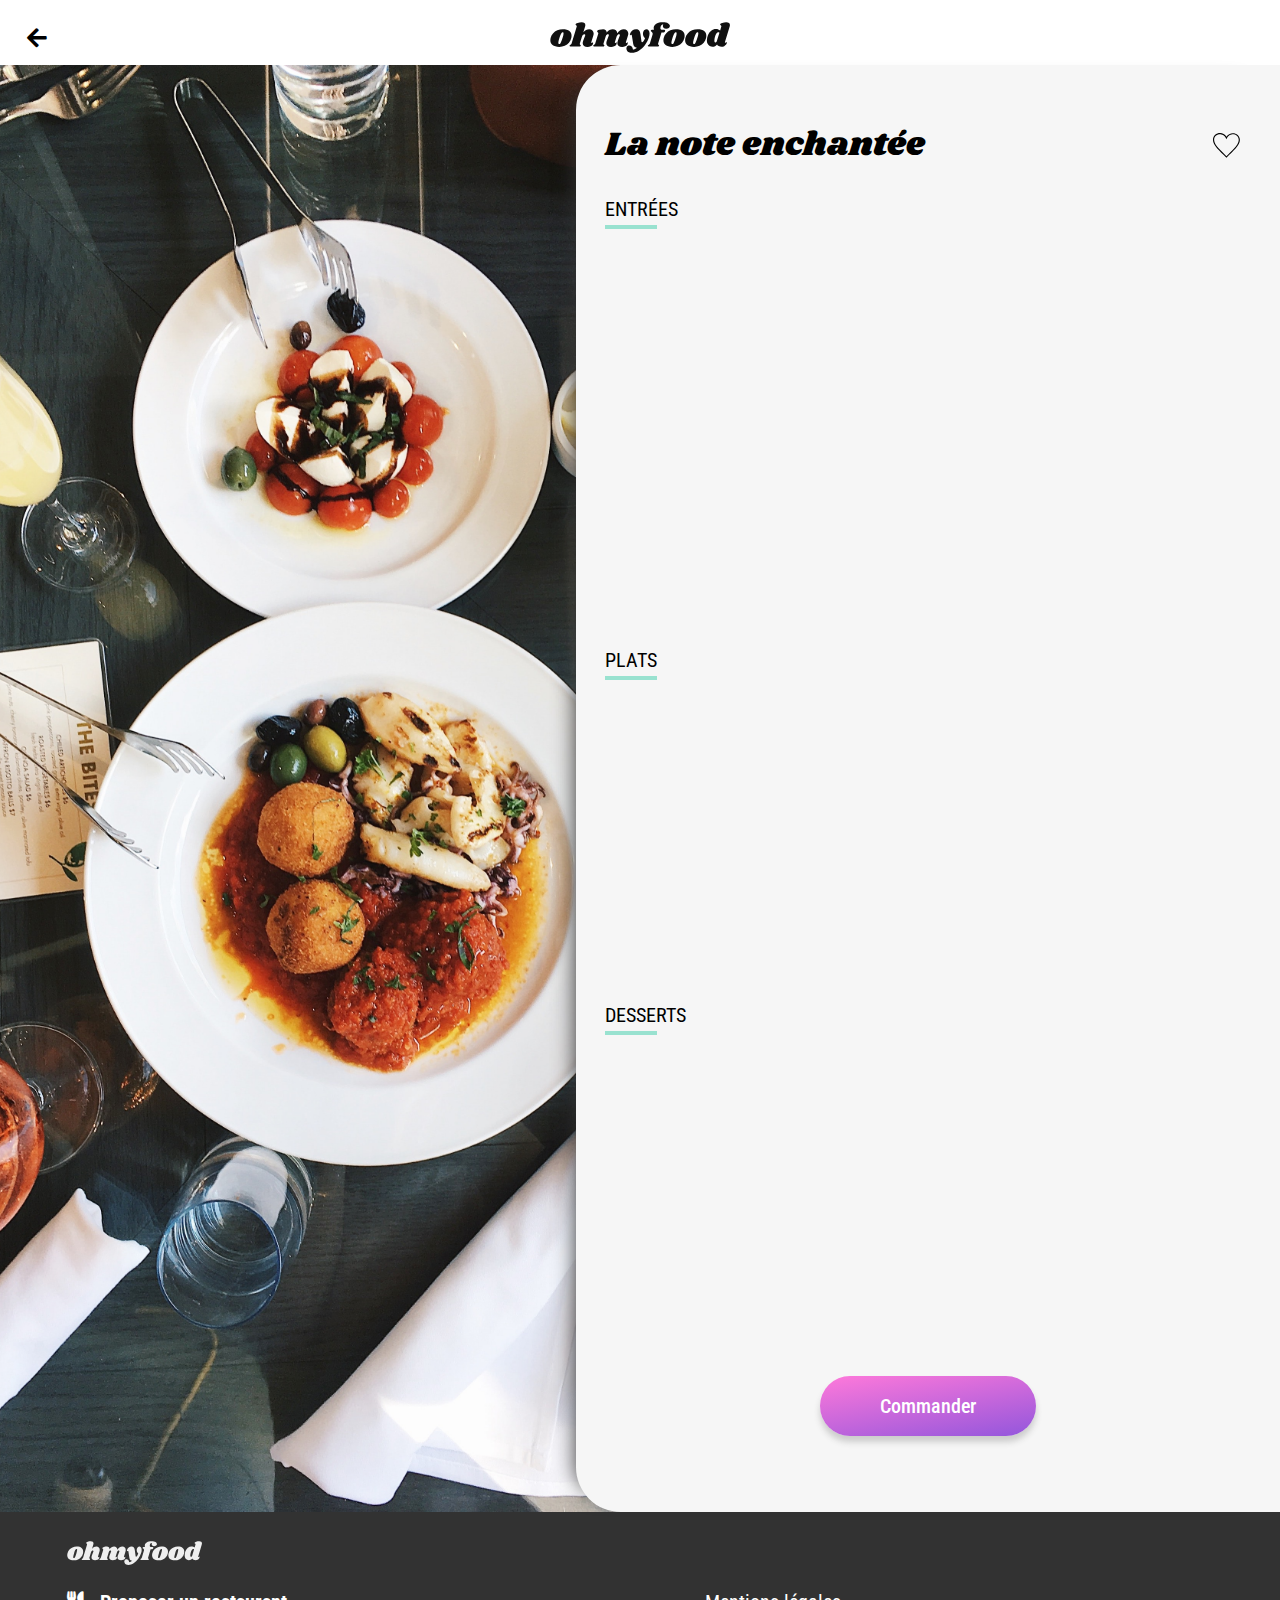
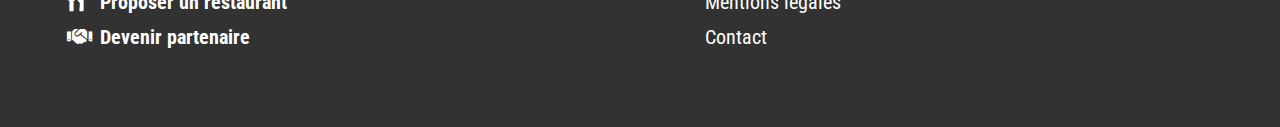
==== La_note_enchantée.html @ 4d14486b "Menu: add other restaurant" ====
<!doctype html>
<html lang="fr">

<head>
    <meta charset="utf-8">
    <meta name="viewport" content="width=device-width, initial-scale=1">
    <title>Ohmyfood!</title>
    <link rel="stylesheet" href="https://cdnjs.cloudflare.com/ajax/libs/font-awesome/5.15.4/css/all.min.css"
        integrity="sha512-1ycn6IcaQQ40/MKBW2W4Rhis/DbILU74C1vSrLJxCq57o941Ym01SwNsOMqvEBFlcgUa6xLiPY/NS5R+E6ztJQ=="
        crossorigin="anonymous" />
    <link rel="preconnect" href="https://fonts.googleapis.com">
    <link rel="preconnect" href="https://fonts.gstatic.com" crossorigin>
    <link href="https://fonts.googleapis.com/css2?family=Roboto:wght@100;300;400;500;700;900&family=Shrikhand&display=swap"
        rel="stylesheet">
    <link rel="stylesheet" href="/style.css">
</head>

<body>
    <header>
        <div class="nav">
            <a href="/index.html"><i class="fas fa-arrow-left"></i></a>
            <img class="nav_logo" src="/images/logo/ohmyfood@2x.svg" alt="logo Ohmyfood">
        </div>
    </header>
    <main class="menu">
        <img class="menu_image" src="/images/restaurants/stil-u2Lp8tXIcjw-unsplash.jpg" alt="">
        <div  class="menu_info"> 
            <div class="menu_title">
                <h1>La note enchantée</h1>
                <svg class="heart" xmlns="http://www.w3.org/2000/svg" viewBox="0 0 24 22">
                    <linearGradient id="grad" x1="25%" y1="0%" x2="0%" y2="100%">
                        <stop class="purple" offset="0%" />
                        <stop class="pink" offset="100%" />
                    </linearGradient>
                    <path d="M12 20.593C9.62863 18.26 7.3034 16.0655 5.40613 14C2.79899 11.1617 1 8.56697 1 6.191C1 2.4 4.068 1 6.281 1C7.593 1 10.432 1.501 12 5.457C13.59 1.489 16.464 1.01 17.726 1.01C20.266 1.01 23 2.631 23 6.191C23 8.57718 21.2337 11.1308 18.5902 14C16.7258 16.0234 14.4252 18.2038 12 20.593ZM17.726 0.00999999C15.523 0.00999999 13.28 1.052 12 3.248C10.715 1.042 8.478 0 6.281 0C3.098 0 0 2.187 0 6.191C0 10.852 5.571 15.62 12 22C18.43 15.62 24 10.852 24 6.191C24 2.18 20.905 0.00999999 17.726 0.00999999Z"></path>
                </svg>
            </div>
            <div class="menu_part">
                <h2>ENTRÉES</h2>
                <hr>
                <div class="menu_div">
                    <div class="menu_div_text">
                        <h3>Ravioles de foie gras </h3>
                        <p>Accompagnés de leur crème à la truffe</p>
                    </div>
                    <div class="menu_div_price">
                        25€
                    </div>
                    <div class="menu_div_select">
                        <i class="fas fa-check-circle"></i>
                    </div>
                </div>
                <div class="menu_div">
                    <div class="menu_div_text">
                        <h3>Caviar osciètre </h3>
                        <p>Sur blini à la farine de blé noir</p>
                    </div>
                    <div class="menu_div_price">
                        35€
                    </div>
                    <div class="menu_div_select">
                        <i class="fas fa-check-circle"></i>
                    </div>
                </div>
                <div class="menu_div">
                    <div class="menu_div_text">
                        <h3>Homard et espuma de potiron</h3>
                        <p>Mariné aux zestes d'orange</p>
                    </div>
                    <div class="menu_div_price">
                        20€
                    </div>
                    <div class="menu_div_select">
                        <i class="fas fa-check-circle"></i>
                    </div>
                </div>
                <div class="menu_div">
                    <div class="menu_div_text">
                        <h3>Foie gras de canard cuit entier</h3>
                        <p>Confiture de figue et pain toasté</p>
                    </div>
                    <div class="menu_div_price">
                        35€
                    </div>
                    <div class="menu_div_select">
                        <i class="fas fa-check-circle"></i>
                    </div>
                </div>
            </div>
            <div class="menu_part">
                <h2>PLATS</h2>
                <hr>
                <div class="menu_div">
                    <div class="menu_div_text">
                        <h3>Noix de coquilles Saint-Jacques</h3>
                        <p>Sur lit de purée de céleri-rave</p>
                    </div>
                    <div class="menu_div_price">
                        40€
                    </div>
                    <div class="menu_div_select">
                        <i class="fas fa-check-circle"></i>
                    </div>
                </div>
                <div class="menu_div">
                    <div class="menu_div_text">
                        <h3>Langoustine poêlée</h3>
                        <p>Purée de patate douce</p>
                    </div>
                    <div class="menu_div_price">
                        35€
                    </div>
                    <div class="menu_div_select">
                        <i class="fas fa-check-circle"></i>
                    </div>
                </div>
                <div class="menu_div">
                    <div class="menu_div_text">
                        <h3>Mijoté de queue de boeuf </h3>
                        <p>Et riz sauvage aux zestes de citron</p>
                    </div>
                    <div class="menu_div_price">
                        44€
                    </div>
                    <div class="menu_div_select">
                        <i class="fas fa-check-circle"></i>
                    </div>
                </div>
            </div>
            <div class="menu_part">
                <h2>DESSERTS</h2>
                <hr>
                <div class="menu_div">
                    <div class="menu_div_text">
                        <h3>Macaron noisette et chocolat</h3>
                        <p>Glace au caramel brun et sel de Guérande</p>
                    </div>
                    <div class="menu_div_price">
                        18€
                    </div>
                    <div class="menu_div_select">
                        <i class="fas fa-check-circle"></i>
                    </div>
                </div>
                <div class="menu_div">
                    <div class="menu_div_text">
                        <h3>Baba au rhum revisité </h3>
                        <p>Avec son coulis de citron</p>
                    </div>
                    <div class="menu_div_price">
                        22€
                    </div>
                    <div class="menu_div_select">
                        <i class="fas fa-check-circle"></i>
                    </div>
                </div>
                <div class="menu_div">
                    <div class="menu_div_text">
                        <h3>Tarte au citron meringuée </h3>
                        <p>Déstructurée</p>
                    </div>
                    <div class="menu_div_price">
                        23€
                    </div>
                    <div class="menu_div_select">
                        <i class="fas fa-check-circle"></i>
                    </div>
                </div>
            </div>
            <a class="btn" href="#">Commander</a>
        </div>
    </main>
    <footer>
        <img src="/images/logo/ohmyfood@2x.svg" alt="logo Ohmyfood">
        <ul>
            <li><b><i class="fas fa-utensils"></i> Proposer un restaurant</b></li>
            <li><b><i class="fas fa-handshake"></i> Devenir partenaire</b></li>
            <li>Mentions légales</li>
            <li><a href="mailto:contact@ohmyfood.com">Contact</a></li>
        </ul>
    </footer>
</body>
</html>
---- style.css ----
#preload {
  display: -webkit-box;
  display: -ms-flexbox;
  display: flex;
  position: fixed;
  -webkit-box-align: center;
      -ms-flex-align: center;
          align-items: center;
  -webkit-box-pack: center;
      -ms-flex-pack: center;
          justify-content: center;
  width: 100%;
  height: 100%;
  background: white;
  z-index: 10;
  -webkit-animation: fade 0.5s 2s forwards;
          animation: fade 0.5s 2s forwards;
}

#preload #loader {
  width: 100%;
  display: -webkit-box;
  display: -ms-flexbox;
  display: flex;
  -webkit-box-pack: center;
      -ms-flex-pack: center;
          justify-content: center;
}

#preload #loader div {
  background: linear-gradient(160deg, #9356DC, #FF79DA);
  width: 2em;
  height: 2em;
  margin: 0.5em;
  border-radius: 100%;
  -webkit-animation: ball 0.75s infinite linear;
          animation: ball 0.75s infinite linear;
}

#preload #loader div:nth-child(1) {
  -webkit-animation-delay: 0.25s;
          animation-delay: 0.25s;
}

#preload #loader div:nth-child(2) {
  -webkit-animation-delay: 0.5s;
          animation-delay: 0.5s;
}

#preload #loader div:nth-child(3) {
  -webkit-animation-delay: 0.75s;
          animation-delay: 0.75s;
}

@-webkit-keyframes fade {
  to {
    opacity: 0;
    visibility: hidden;
  }
}

@keyframes fade {
  to {
    opacity: 0;
    visibility: hidden;
  }
}

@-webkit-keyframes ball {
  50% {
    opacity: 0.2;
    -webkit-transform: scale(0.75);
            transform: scale(0.75);
  }
  100% {
    opacity: 1;
    -webkit-transform: scale(1);
            transform: scale(1);
  }
}

@keyframes ball {
  50% {
    opacity: 0.2;
    -webkit-transform: scale(0.75);
            transform: scale(0.75);
  }
  100% {
    opacity: 1;
    -webkit-transform: scale(1);
            transform: scale(1);
  }
}

body {
  margin: 0;
  font-family: Roboto, sans-serif;
  font-stretch: condensed;
}

h2 {
  font-size: 1.5em;
  margin-bottom: 0.3em;
}

h3 {
  font-size: 0.9em;
  margin: 0;
}

p {
  font-size: 0.9em;
  font-weight: 300;
  margin: 0;
}

.nav {
  display: -webkit-box;
  display: -ms-flexbox;
  display: flex;
  -webkit-box-pack: center;
      -ms-flex-pack: center;
          justify-content: center;
  position: relative;
}

.nav i {
  position: absolute;
  left: 1.2em;
  top: 1.2em;
  color: black;
  font-size: 1em;
}

.nav_logo {
  width: 8em;
  padding: 1em 0 0.5em 0;
}

.localisation {
  display: -webkit-box;
  display: -ms-flexbox;
  display: flex;
  background-color: #eaeaea;
  -webkit-box-shadow: 0 0.5em 0.5em -0.5em gray inset;
          box-shadow: 0 0.5em 0.5em -0.5em gray inset;
  padding: 1em 2em 1em 0;
  -webkit-box-pack: center;
      -ms-flex-pack: center;
          justify-content: center;
  gap: 1em;
  font-size: 0.8em;
}

main {
  margin: 0;
}

section {
  display: -webkit-box;
  display: -ms-flexbox;
  display: flex;
  -webkit-box-orient: vertical;
  -webkit-box-direction: normal;
      -ms-flex-direction: column;
          flex-direction: column;
  padding: 1em;
}

.grey {
  background-color: #f6f6f6;
}

#explorer {
  -webkit-box-pack: center;
      -ms-flex-pack: center;
          justify-content: center;
  text-align: center;
}

a {
  text-decoration: none;
  color: inherit;
}

.btn {
  color: white;
  font-size: 0.7em;
  font-weight: 500;
  padding: 1em;
  margin: 2em auto 1em;
  border-radius: 2em;
  background: linear-gradient(170deg, #FF79DA, #9356DC);
  -webkit-box-shadow: 0 0.3em 0.3em 0em #cccccc;
          box-shadow: 0 0.3em 0.3em 0em #cccccc;
  -webkit-transition: 0.3s ease;
  transition: 0.3s ease;
}

.btn:hover {
  -webkit-transition: 0.3s ease;
  transition: 0.3s ease;
  opacity: 0.75;
  -webkit-box-shadow: 0 0.3em 0.3em 0em #aaaaaa;
          box-shadow: 0 0.3em 0.3em 0em #aaaaaa;
}

.fonctionnement {
  display: -webkit-box;
  display: -ms-flexbox;
  display: flex;
  -webkit-box-orient: vertical;
  -webkit-box-direction: normal;
      -ms-flex-direction: column;
          flex-direction: column;
  margin: 1em 0;
}

.fonctionnement_div {
  display: -webkit-box;
  display: -ms-flexbox;
  display: flex;
  -webkit-box-align: center;
      -ms-flex-align: center;
          align-items: center;
  -webkit-box-pack: justify;
      -ms-flex-pack: justify;
          justify-content: space-between;
  border-radius: 1em;
  background-color: #f6f6f6;
  -webkit-box-shadow: 0 0.2em 0.2em 0 #dddddd;
          box-shadow: 0 0.2em 0.2em 0 #dddddd;
  height: 3.7em;
  margin-bottom: 0.7em;
  margin-left: 0.5em;
  -webkit-transition: 0.3s ease;
  transition: 0.3s ease;
}

.fonctionnement_div .circle {
  margin-left: -0.7em;
  width: 1.5em;
  height: 1.5em;
  border-radius: 1em;
  background-color: #9356DC;
  display: -webkit-box;
  display: -ms-flexbox;
  display: flex;
  -webkit-box-align: center;
      -ms-flex-align: center;
          align-items: center;
  -webkit-box-pack: center;
      -ms-flex-pack: center;
          justify-content: center;
  color: white;
  font-weight: bold;
  font-size: 0.8em;
}

.fonctionnement_div i {
  width: 1em;
  color: gray;
  font-size: 1em;
}

.fonctionnement_div h3 {
  width: 75%;
}

.fonctionnement_div:hover {
  -webkit-box-shadow: 0 0.2em 0.2em 0 #cccccc;
          box-shadow: 0 0.2em 0.2em 0 #cccccc;
  -webkit-transition: 0.3s ease;
  transition: 0.3s ease;
  background-color: #f5edff;
}

.fonctionnement_div:hover i {
  color: #9356DC;
}

.restaurants {
  display: -webkit-box;
  display: -ms-flexbox;
  display: flex;
  -webkit-box-orient: vertical;
  -webkit-box-direction: normal;
      -ms-flex-direction: column;
          flex-direction: column;
  gap: 1em;
  margin-top: 1em;
  margin-bottom: 2.5em;
}

.restaurants_card {
  border-radius: 0.8em;
  display: -webkit-box;
  display: -ms-flexbox;
  display: flex;
  -webkit-box-orient: vertical;
  -webkit-box-direction: normal;
      -ms-flex-direction: column;
          flex-direction: column;
  width: 100%;
  position: relative;
  background-color: white;
  -webkit-box-shadow: 0 0.2em 0.4em 0 #dddddd;
          box-shadow: 0 0.2em 0.4em 0 #dddddd;
  -webkit-transition: 0.3s ease;
  transition: 0.3s ease;
}

.restaurants_card_new {
  position: absolute;
  background-color: #99E2D0;
  color: #149373;
  font-size: 0.7em;
  font-weight: 500;
  padding: 0.4em 0.8em;
  -webkit-box-align: center;
      -ms-flex-align: center;
          align-items: center;
  top: 1em;
  right: 1em;
  border-radius: 0.1em;
}

.restaurants_card_image {
  border-top-left-radius: 0.8em;
  border-top-right-radius: 0.8em;
  width: 100%;
  height: 10em;
  -webkit-box-sizing: border-box;
          box-sizing: border-box;
  -o-object-fit: cover;
     object-fit: cover;
  -o-object-position: bottom;
     object-position: bottom;
}

.restaurants_card_image.center {
  -o-object-position: 0 60%;
     object-position: 0 60%;
}

.restaurants_card_info {
  display: -webkit-box;
  display: -ms-flexbox;
  display: flex;
  -webkit-box-pack: justify;
      -ms-flex-pack: justify;
          justify-content: space-between;
  padding: 0.8em;
  -webkit-box-align: center;
      -ms-flex-align: center;
          align-items: center;
}

.restaurants_card_info_text {
  color: black;
}

.restaurants_card:hover {
  -webkit-box-shadow: 0 0.2em 0.2em 0 #cccccc;
          box-shadow: 0 0.2em 0.2em 0 #cccccc;
  -webkit-transition: 0.3s ease;
  transition: 0.3s ease;
}

.restaurants_card svg {
  position: absolute;
  bottom: 1.5em;
  right: 1.5em;
}

.heart {
  margin: auto 0;
  cursor: pointer;
  height: 1.2em;
  width: 1.2em;
}

.heart linearGradient .purple {
  stop-color: #9356DC;
}

.heart linearGradient .pink {
  stop-color: #FF79DA;
}

.heart:hover path {
  fill: url("#grad");
  -webkit-animation: heartAnim 0.3s linear forwards;
          animation: heartAnim 0.3s linear forwards;
}

@-webkit-keyframes heartAnim {
  0% {
    d: path("M12 20.593C9.62863 18.26 7.3034 16.0655 5.40613 14C2.79899 11.1617 1 8.56697 1 6.191C1 2.4 4.068 1 6.281 1C7.593 1 10.432 1.501 12 5.457C13.59 1.489 16.464 1.01 17.726 1.01C20.266 1.01 23 2.631 23 6.191C23 8.57718 21.2337 11.1308 18.5902 14C16.7258 16.0234 14.4252 18.2038 12 20.593ZM17.726 0.00999999C15.523 0.00999999 13.28 1.052 12 3.248C10.715 1.042 8.478 0 6.281 0C3.098 0 0 2.187 0 6.191C0 10.852 5.571 15.62 12 22C18.43 15.62 24 10.852 24 6.191C24 2.18 20.905 0.00999999 17.726 0.00999999Z");
  }
  25% {
    d: path("M12 15.5C10.5 17.5 6.95587 15.4683 5.5 14C1.89915 10.3684 1 9.11414 1 6.191C1 2.4 4.068 1 6.281 1C7.593 1 10.432 1.501 12 5.457C13.59 1.489 16.464 1.01 17.726 1.01C20.266 1.01 23 2.631 23 6.191C23 9.11768 23.1739 9.29631 19.5 13C18.066 14.4456 14.5 13 12 15.5ZM17.726 0.00999999C15.523 0.00999999 13.28 1.052 12 3.248C10.715 1.042 8.478 0 6.281 0C3.098 0 0 2.187 0 6.191C0 10.852 5.571 15.62 12 22C18.43 15.62 24 10.852 24 6.191C24 2.18 20.905 0.00999999 17.726 0.00999999Z");
  }
  50% {
    d: path("M12.5 9.5C9.5 6.5 6 11 3 9.5C1.5 8.75 1 6.191 1 6.191C1 2.4 4.068 1 6.281 1C7.593 1 10.432 1.501 12 5.457C13.59 1.489 16.464 1.01 17.726 1.01C20.266 1.01 23 2.631 23 6.191C23 6.191 23.5 7 21 11C19.566 12.4456 15 12 12.5 9.5ZM17.726 0.00999999C15.523 0.00999999 13.28 1.052 12 3.248C10.715 1.042 8.478 0 6.281 0C3.098 0 0 2.187 0 6.191C0 10.852 5.571 15.62 12 22C18.43 15.62 24 10.852 24 6.191C24 2.18 20.905 0.00999999 17.726 0.00999999Z");
  }
  75% {
    d: path("M12 6C7.80235 6.61622 7 8.5 3 8C1.51158 7.81395 1 6.191 1 6.191C1 2.4 4.068 1 6.281 1C7.593 1 10.432 1.501 12 5.457C13.59 1.489 16.464 1.01 17.726 1.01C20.266 1.01 22 3.5 22 3.5C22 3.5 23.5 5.457 21 5C19 5 17 5.266 12 6ZM17.726 0.00999999C15.523 0.00999999 13.28 1.052 12 3.248C10.715 1.042 8.478 0 6.281 0C3.098 0 0 2.187 0 6.191C0 10.852 5.571 15.62 12 22C18.43 15.62 24 10.852 24 6.191C24 2.18 20.905 0.00999999 17.726 0.00999999Z");
  }
  97% {
    d: path("M12 5.5C11 5.5 10.5 1.07031 6.281 1.07031C1.781 1.07031 1 6.191 1 6.191C1 2.4 4.068 1 6.281 1C7.593 1 10.432 1.501 12 5.457C13.59 1.489 16.464 1.01 17.726 1.01C20.266 1.01 22 3.5 22 3.5C22 3.5 20 1.19028 17.726 1.19028C13.3194 1.19028 13 5.5 12 5.5ZM17.726 0.00999999C15.523 0.00999999 13.28 1.052 12 3.248C10.715 1.042 8.478 0 6.281 0C3.098 0 0 2.187 0 6.191C0 10.852 5.571 15.62 12 22C18.43 15.62 24 10.852 24 6.191C24 2.18 20.905 0.00999999 17.726 0.00999999Z");
  }
  100% {
    d: path("M17.726 0.00999999C15.523 0.00999999 13.28 1.052 12 3.248C10.715 1.042 8.478 0 6.281 0C3.098 0 0 2.187 0 6.191C0 10.852 5.571 15.62 12 22C18.43 15.62 24 10.852 24 6.191C24 2.18 20.905 0.00999999 17.726 0.00999999Z");
  }
}

@keyframes heartAnim {
  0% {
    d: path("M12 20.593C9.62863 18.26 7.3034 16.0655 5.40613 14C2.79899 11.1617 1 8.56697 1 6.191C1 2.4 4.068 1 6.281 1C7.593 1 10.432 1.501 12 5.457C13.59 1.489 16.464 1.01 17.726 1.01C20.266 1.01 23 2.631 23 6.191C23 8.57718 21.2337 11.1308 18.5902 14C16.7258 16.0234 14.4252 18.2038 12 20.593ZM17.726 0.00999999C15.523 0.00999999 13.28 1.052 12 3.248C10.715 1.042 8.478 0 6.281 0C3.098 0 0 2.187 0 6.191C0 10.852 5.571 15.62 12 22C18.43 15.62 24 10.852 24 6.191C24 2.18 20.905 0.00999999 17.726 0.00999999Z");
  }
  25% {
    d: path("M12 15.5C10.5 17.5 6.95587 15.4683 5.5 14C1.89915 10.3684 1 9.11414 1 6.191C1 2.4 4.068 1 6.281 1C7.593 1 10.432 1.501 12 5.457C13.59 1.489 16.464 1.01 17.726 1.01C20.266 1.01 23 2.631 23 6.191C23 9.11768 23.1739 9.29631 19.5 13C18.066 14.4456 14.5 13 12 15.5ZM17.726 0.00999999C15.523 0.00999999 13.28 1.052 12 3.248C10.715 1.042 8.478 0 6.281 0C3.098 0 0 2.187 0 6.191C0 10.852 5.571 15.62 12 22C18.43 15.62 24 10.852 24 6.191C24 2.18 20.905 0.00999999 17.726 0.00999999Z");
  }
  50% {
    d: path("M12.5 9.5C9.5 6.5 6 11 3 9.5C1.5 8.75 1 6.191 1 6.191C1 2.4 4.068 1 6.281 1C7.593 1 10.432 1.501 12 5.457C13.59 1.489 16.464 1.01 17.726 1.01C20.266 1.01 23 2.631 23 6.191C23 6.191 23.5 7 21 11C19.566 12.4456 15 12 12.5 9.5ZM17.726 0.00999999C15.523 0.00999999 13.28 1.052 12 3.248C10.715 1.042 8.478 0 6.281 0C3.098 0 0 2.187 0 6.191C0 10.852 5.571 15.62 12 22C18.43 15.62 24 10.852 24 6.191C24 2.18 20.905 0.00999999 17.726 0.00999999Z");
  }
  75% {
    d: path("M12 6C7.80235 6.61622 7 8.5 3 8C1.51158 7.81395 1 6.191 1 6.191C1 2.4 4.068 1 6.281 1C7.593 1 10.432 1.501 12 5.457C13.59 1.489 16.464 1.01 17.726 1.01C20.266 1.01 22 3.5 22 3.5C22 3.5 23.5 5.457 21 5C19 5 17 5.266 12 6ZM17.726 0.00999999C15.523 0.00999999 13.28 1.052 12 3.248C10.715 1.042 8.478 0 6.281 0C3.098 0 0 2.187 0 6.191C0 10.852 5.571 15.62 12 22C18.43 15.62 24 10.852 24 6.191C24 2.18 20.905 0.00999999 17.726 0.00999999Z");
  }
  97% {
    d: path("M12 5.5C11 5.5 10.5 1.07031 6.281 1.07031C1.781 1.07031 1 6.191 1 6.191C1 2.4 4.068 1 6.281 1C7.593 1 10.432 1.501 12 5.457C13.59 1.489 16.464 1.01 17.726 1.01C20.266 1.01 22 3.5 22 3.5C22 3.5 20 1.19028 17.726 1.19028C13.3194 1.19028 13 5.5 12 5.5ZM17.726 0.00999999C15.523 0.00999999 13.28 1.052 12 3.248C10.715 1.042 8.478 0 6.281 0C3.098 0 0 2.187 0 6.191C0 10.852 5.571 15.62 12 22C18.43 15.62 24 10.852 24 6.191C24 2.18 20.905 0.00999999 17.726 0.00999999Z");
  }
  100% {
    d: path("M17.726 0.00999999C15.523 0.00999999 13.28 1.052 12 3.248C10.715 1.042 8.478 0 6.281 0C3.098 0 0 2.187 0 6.191C0 10.852 5.571 15.62 12 22C18.43 15.62 24 10.852 24 6.191C24 2.18 20.905 0.00999999 17.726 0.00999999Z");
  }
}

footer {
  background-color: #323232;
  color: white;
  padding: 1.3em 1em;
  height: 9em;
}

footer img {
  -webkit-filter: invert(100%);
          filter: invert(100%);
  width: 6em;
}

footer ul {
  margin: 0.7em 0;
  padding: 0;
}

footer li {
  list-style: none;
  font-size: 0.9em;
  line-height: 1.7em;
  color: white;
}

footer li i {
  width: 1.2em;
  margin-right: 0.2em;
}

.menu_image {
  width: 100%;
  -webkit-box-sizing: border-box;
          box-sizing: border-box;
  -o-object-fit: cover;
     object-fit: cover;
}

.menu_info {
  padding: 1.8em 1em;
  padding-bottom: 3em;
  display: -webkit-box;
  display: -ms-flexbox;
  display: flex;
  -webkit-box-orient: vertical;
  -webkit-box-direction: normal;
      -ms-flex-direction: column;
          flex-direction: column;
  margin-top: -2em;
  background-color: #f6f6f6;
  border-top-left-radius: 2em;
  border-top-right-radius: 2em;
  position: relative;
}

.menu h1 {
  margin: 0;
  font-family: "Shrikhand",sans-serif;
  font-size: 1.5em;
  font-weight: normal;
}

.menu_title {
  display: -webkit-box;
  display: -ms-flexbox;
  display: flex;
  -webkit-box-pack: justify;
      -ms-flex-pack: justify;
          justify-content: space-between;
  -webkit-box-align: baseline;
      -ms-flex-align: baseline;
          align-items: baseline;
  padding-right: 0.5em;
  margin-bottom: 1.2em;
}

.menu_part {
  margin-bottom: 1em;
  -webkit-animation: fadeIn 2s forwards;
          animation: fadeIn 2s forwards;
}

.menu_part h2 {
  font-size: 0.9em;
  font-weight: normal;
  margin: 0;
}

.menu_part hr {
  border: none;
  border-top: 0.2em solid #99E2D0;
  margin: 0.2em 0 0.5em 0;
  width: 2.3em;
}

.menu_div {
  cursor: pointer;
  display: -webkit-box;
  display: -ms-flexbox;
  display: flex;
  border-radius: 0.8em;
  background-color: white;
  height: 3.5em;
  -webkit-box-shadow: 0 0.2em 0.2em 0 #dddddd;
          box-shadow: 0 0.2em 0.2em 0 #dddddd;
  margin-bottom: 0.8em;
  -webkit-transition: 0.3s linear;
  transition: 0.3s linear;
  overflow: hidden;
  opacity: 0;
  -webkit-animation: fadeIn 1s forwards;
          animation: fadeIn 1s forwards;
}

.menu_div:nth-child(3) {
  -webkit-animation-delay: 0.25s;
          animation-delay: 0.25s;
}

.menu_div:nth-child(4) {
  -webkit-animation-delay: 0.5s;
          animation-delay: 0.5s;
}

.menu_div:nth-child(5) {
  -webkit-animation-delay: 0.75s;
          animation-delay: 0.75s;
}

.menu_div:nth-child(6) {
  -webkit-animation-delay: 1s;
          animation-delay: 1s;
}

.menu_div:hover {
  -webkit-box-shadow: 0 0.2em 0.2em 0 #cccccc;
          box-shadow: 0 0.2em 0.2em 0 #cccccc;
  -webkit-transition: 0.5s linear;
  transition: 0.5s linear;
}

.menu_div:hover .menu_div_text {
  -webkit-transition: 0.3s linear 0.1s;
  transition: 0.3s linear 0.1s;
  min-width: 120px;
}

.menu_div:hover .menu_div_price {
  min-width: 10%;
  -webkit-transition: 0.2s linear;
  transition: 0.2s linear;
}

.menu_div:hover i {
  -webkit-transform: rotate(360deg);
          transform: rotate(360deg);
  -webkit-transition: 0.4s linear;
  transition: 0.4s linear;
}

.menu_div_text {
  display: -webkit-box;
  display: -ms-flexbox;
  display: flex;
  -webkit-box-orient: vertical;
  -webkit-box-direction: normal;
      -ms-flex-flow: column;
          flex-flow: column;
  -webkit-box-pack: justify;
      -ms-flex-pack: justify;
          justify-content: space-between;
  margin: 0.7em;
  margin-right: 0;
  white-space: nowrap;
  min-width: 80%;
  width: 100%;
  -webkit-transition: 0.5s linear;
  transition: 0.5s linear;
}

.menu_div_text h3 {
  text-overflow: ellipsis;
  overflow: hidden;
}

.menu_div p {
  font-size: 0.8em;
  overflow: hidden;
  text-overflow: ellipsis;
}

.menu_div_price {
  font-size: 0.8em;
  font-weight: bold;
  display: -webkit-box;
  display: -ms-flexbox;
  display: flex;
  -webkit-box-align: end;
      -ms-flex-align: end;
          align-items: flex-end;
  -webkit-box-pack: center;
      -ms-flex-pack: center;
          justify-content: center;
  margin: 0.7em;
  margin-left: 0;
  min-width: 17%;
  -webkit-transition: 0.3s linear 0.3s;
  transition: 0.3s linear 0.3s;
}

.menu_div_select {
  background-color: #99E2D0;
  display: -webkit-box;
  display: -ms-flexbox;
  display: flex;
  -webkit-box-align: center;
      -ms-flex-align: center;
          align-items: center;
  color: white;
  -webkit-box-pack: center;
      -ms-flex-pack: center;
          justify-content: center;
  border-top-right-radius: 0.5em;
  border-bottom-right-radius: 0.5em;
  min-width: 3em;
  font-size: 1.2em;
  -webkit-transition: 0.5s ease;
  transition: 0.5s ease;
}

.menu .btn {
  margin-top: 0.9em;
  font-size: 0.9em;
  padding: 0.9em 3em;
}

@-webkit-keyframes fadeIn {
  from {
    opacity: 0;
    -webkit-transform: translateY(0.5em);
            transform: translateY(0.5em);
  }
  to {
    opacity: 1;
    -webkit-transform: translateY(0);
            transform: translateY(0);
  }
}

@keyframes fadeIn {
  from {
    opacity: 0;
    -webkit-transform: translateY(0.5em);
            transform: translateY(0.5em);
  }
  to {
    opacity: 1;
    -webkit-transform: translateY(0);
            transform: translateY(0);
  }
}

@media only screen and (min-width: 480px) {
  h2 {
    font-size: 1.8em;
  }
  .btn {
    font-size: 0.9em;
  }
  body {
    font-size: 1.4em;
  }
}

@media only screen and (min-width: 768px) {
  body {
    font-size: 2.3em;
  }
}

@media only screen and (min-width: 992px) {
  body {
    font-size: 1.4em;
  }
  section {
    padding: 1em 3em;
  }
  .fonctionnement {
    -webkit-box-orient: horizontal;
    -webkit-box-direction: normal;
        -ms-flex-flow: row;
            flex-flow: row;
    gap: 1em;
  }
  .fonctionnement_div {
    margin-top: 1em;
    -webkit-box-orient: vertical;
    -webkit-box-direction: normal;
        -ms-flex-flow: column;
            flex-flow: column;
    height: auto;
    -webkit-box-flex: 1;
        -ms-flex-positive: 1;
            flex-grow: 1;
    text-align: center;
    gap: 0.6em;
    padding: 0 0.5em 1em;
  }
  .fonctionnement_div .circle {
    margin: -0.7em 0 0;
    font-size: 1.2em;
  }
  .fonctionnement_div i {
    font-size: 1.2em;
  }
  .fonctionnement_div h3 {
    width: auto;
    font-size: 1em;
  }
  .restaurants {
    -ms-flex-flow: wrap;
        flex-flow: wrap;
    max-width: 63em;
  }
  .restaurants_card {
    -webkit-box-flex: 1;
        -ms-flex: 1 1 12em;
            flex: 1 1 12em;
  }
  .restaurants_card_image {
    height: 7em;
  }
  .restaurants_card-invisible {
    -webkit-box-flex: 1;
        -ms-flex: 1 1 12em;
            flex: 1 1 12em;
  }
  footer {
    padding-left: 3em;
    height: 7em;
  }
  footer ul {
    display: -webkit-box;
    display: -ms-flexbox;
    display: flex;
    -webkit-box-orient: vertical;
    -webkit-box-direction: normal;
        -ms-flex-flow: column;
            flex-flow: column;
    -ms-flex-wrap: wrap;
        flex-wrap: wrap;
    height: 4em;
  }
  .menu {
    display: -webkit-box;
    display: -ms-flexbox;
    display: flex;
  }
  .menu_image {
    width: 60%;
  }
  .menu_info {
    margin: 0;
    width: 100%;
    margin-left: -15%;
    border-top-right-radius: 0;
    border-bottom-left-radius: 2em;
    padding: 2.5em 1.3em;
    -webkit-box-shadow: -1em 0em 1em -1em #333333;
            box-shadow: -1em 0em 1em -1em #333333;
  }
}

@media only screen and (min-width: 1500px) {
  body {
    font-size: 1.9em;
  }
}

@media only screen and (min-width: 1824px) {
  body {
    font-size: 2.5em;
  }
}
/*# sourceMappingURL=style.css.map */
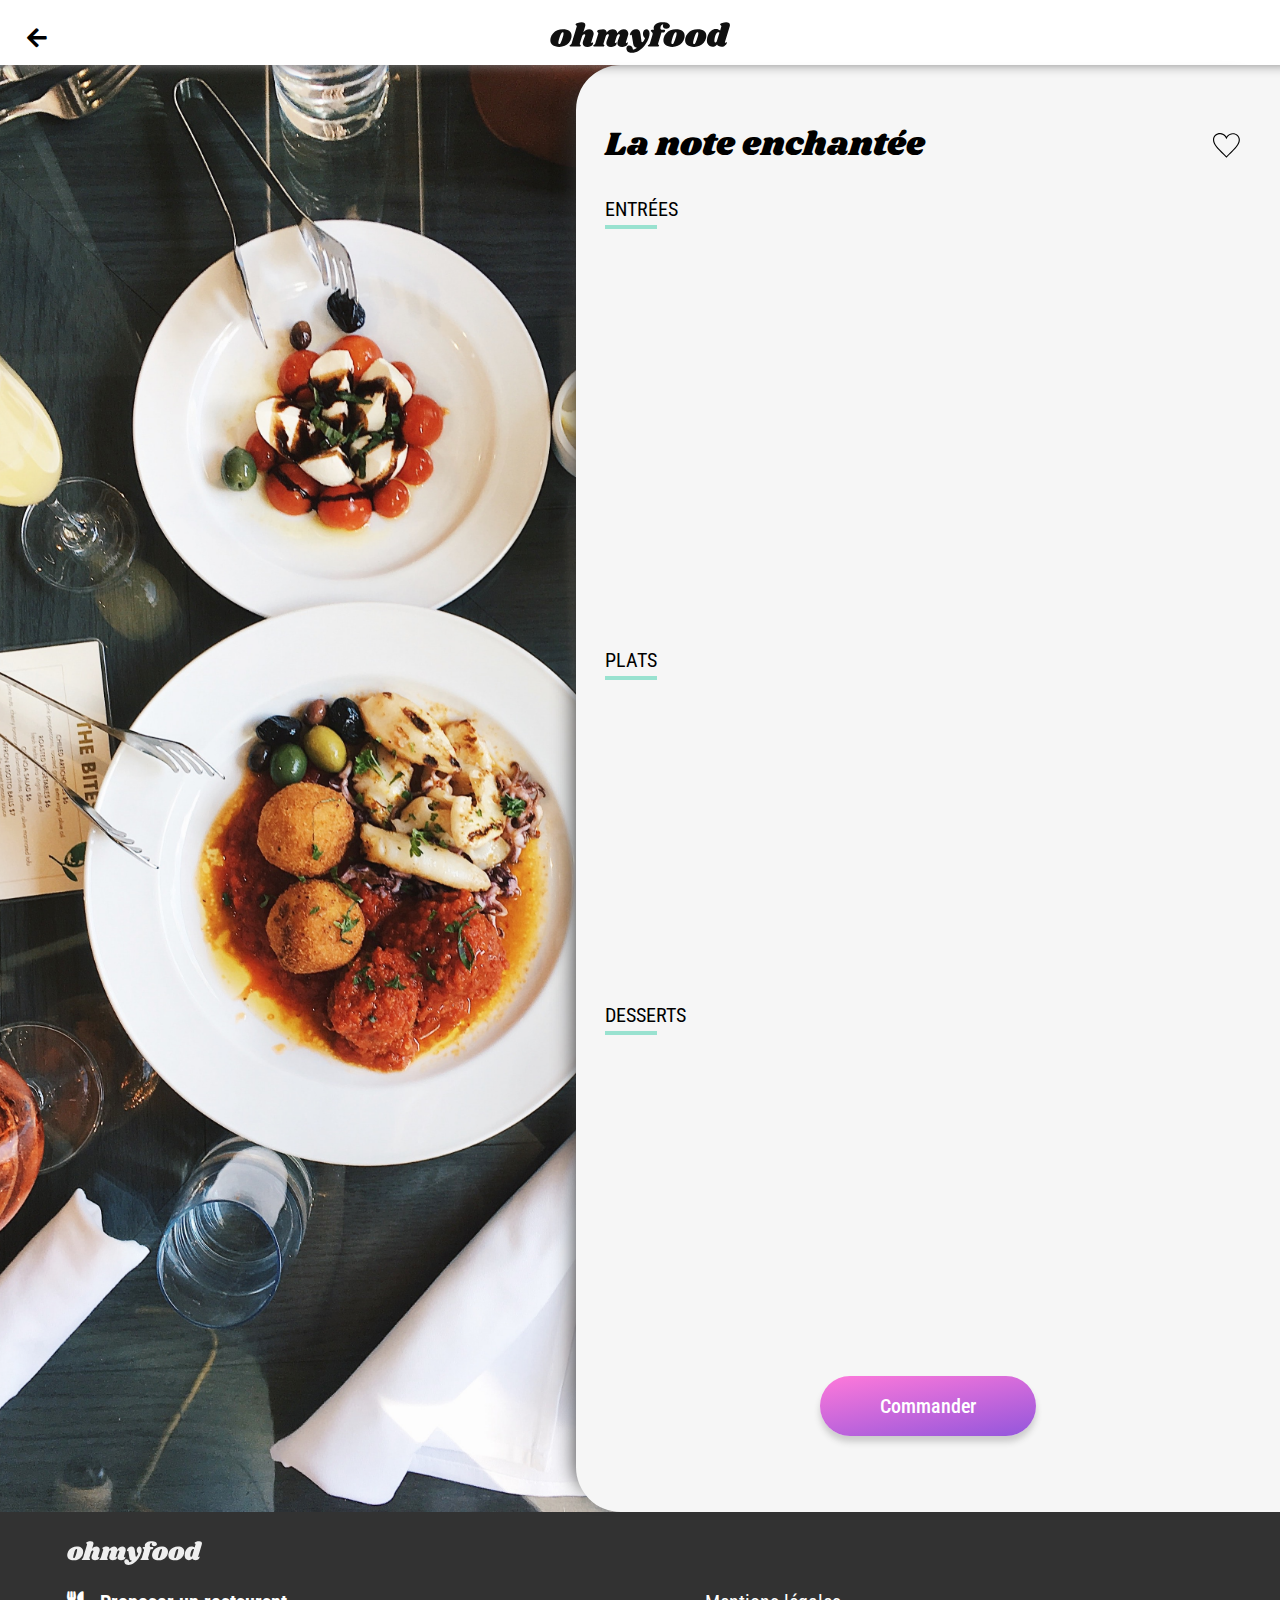
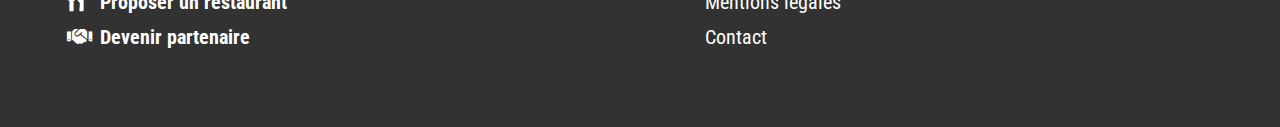
==== commit cab98b6e: "Accueil-Menu: correction W3C" ====
--- a/La_note_enchantée.html
+++ b/La_note_enchantée.html
@@ -10,21 +10,22 @@
         crossorigin="anonymous" />
     <link rel="preconnect" href="https://fonts.googleapis.com">
     <link rel="preconnect" href="https://fonts.gstatic.com" crossorigin>
-    <link href="https://fonts.googleapis.com/css2?family=Roboto:wght@100;300;400;500;700;900&family=Shrikhand&display=swap"
+    <link
+        href="https://fonts.googleapis.com/css2?family=Roboto:wght@100;300;400;500;700;900&family=Shrikhand&display=swap"
         rel="stylesheet">
-    <link rel="stylesheet" href="/style.css">
+    <link rel="stylesheet" href="style.css">
 </head>
 
 <body>
     <header>
         <div class="nav">
-            <a href="/index.html"><i class="fas fa-arrow-left"></i></a>
-            <img class="nav_logo" src="/images/logo/ohmyfood@2x.svg" alt="logo Ohmyfood">
+            <a href="index.html"><i class="fas fa-arrow-left"></i></a>
+            <img class="nav_logo" src="images/logo/ohmyfood@2x.svg" alt="logo Ohmyfood">
         </div>
     </header>
     <main class="menu">
-        <img class="menu_image" src="/images/restaurants/stil-u2Lp8tXIcjw-unsplash.jpg" alt="">
-        <div  class="menu_info"> 
+        <img class="menu_image" src="images/restaurants/stil-u2Lp8tXIcjw-unsplash.jpg" alt="">
+        <div class="menu_info">
             <div class="menu_title">
                 <h1>La note enchantée</h1>
                 <svg class="heart" xmlns="http://www.w3.org/2000/svg" viewBox="0 0 24 22">
@@ -32,7 +33,12 @@
                         <stop class="purple" offset="0%" />
                         <stop class="pink" offset="100%" />
                     </linearGradient>
-                    <path d="M12 20.593C9.62863 18.26 7.3034 16.0655 5.40613 14C2.79899 11.1617 1 8.56697 1 6.191C1 2.4 4.068 1 6.281 1C7.593 1 10.432 1.501 12 5.457C13.59 1.489 16.464 1.01 17.726 1.01C20.266 1.01 23 2.631 23 6.191C23 8.57718 21.2337 11.1308 18.5902 14C16.7258 16.0234 14.4252 18.2038 12 20.593ZM17.726 0.00999999C15.523 0.00999999 13.28 1.052 12 3.248C10.715 1.042 8.478 0 6.281 0C3.098 0 0 2.187 0 6.191C0 10.852 5.571 15.62 12 22C18.43 15.62 24 10.852 24 6.191C24 2.18 20.905 0.00999999 17.726 0.00999999Z"></path>
+                    <path class="empty"
+                        d="M12 20.593C9.62863 18.26 7.3034 16.0655 5.40613 14C2.79899 11.1617 1 8.56697 1 6.191C1 2.4 4.068 1 6.281 1C7.593 1 10.432 1.501 12 5.457C13.59 1.489 16.464 1.01 17.726 1.01C20.266 1.01 23 2.631 23 6.191C23 8.57718 21.2337 11.1308 18.5902 14C16.7258 16.0234 14.4252 18.2038 12 20.593ZM17.726 0.00999999C15.523 0.00999999 13.28 1.052 12 3.248C10.715 1.042 8.478 0 6.281 0C3.098 0 0 2.187 0 6.191C0 10.852 5.571 15.62 12 22C18.43 15.62 24 10.852 24 6.191C24 2.18 20.905 0.00999999 17.726 0.00999999Z">
+                    </path>
+                    <path class="full"
+                        d=" M17.726 0.00999999C15.523 0.00999999 13.28 1.052 12 3.248C10.715 1.042 8.478 0 6.281 0C3.098 0 0 2.187 0 6.191C0 10.852 5.571 15.62 12 22C18.43 15.62 24 10.852 24 6.191C24 2.18 20.905 0.00999999 17.726 0.00999999Z">
+                    </path>
                 </svg>
             </div>
             <div class="menu_part">
@@ -171,7 +177,7 @@
         </div>
     </main>
     <footer>
-        <img src="/images/logo/ohmyfood@2x.svg" alt="logo Ohmyfood">
+        <img src="images/logo/ohmyfood@2x.svg" alt="logo Ohmyfood">
         <ul>
             <li><b><i class="fas fa-utensils"></i> Proposer un restaurant</b></li>
             <li><b><i class="fas fa-handshake"></i> Devenir partenaire</b></li>
@@ -180,4 +186,5 @@
         </ul>
     </footer>
 </body>
+
 </html>--- a/style.css
+++ b/style.css
@@ -122,6 +122,9 @@
       -ms-flex-pack: center;
           justify-content: center;
   position: relative;
+  -webkit-box-shadow: 0 -0.5em 0.5em 0.5em grey;
+          box-shadow: 0 -0.5em 0.5em 0.5em grey;
+  z-index: 10;
 }
 
 .nav i {
@@ -142,8 +145,6 @@
   display: -ms-flexbox;
   display: flex;
   background-color: #eaeaea;
-  -webkit-box-shadow: 0 0.5em 0.5em -0.5em gray inset;
-          box-shadow: 0 0.5em 0.5em -0.5em gray inset;
   padding: 1em 2em 1em 0;
   -webkit-box-pack: center;
       -ms-flex-pack: center;
@@ -380,6 +381,10 @@
   width: 1.2em;
 }
 
+.heart .full {
+  opacity: 0;
+}
+
 .heart linearGradient .purple {
   stop-color: #9356DC;
 }
@@ -388,52 +393,15 @@
   stop-color: #FF79DA;
 }
 
-.heart:hover path {
+.heart:hover .empty {
+  opacity: 0;
+}
+
+.heart:hover .full {
   fill: url("#grad");
-  -webkit-animation: heartAnim 0.3s linear forwards;
-          animation: heartAnim 0.3s linear forwards;
-}
-
-@-webkit-keyframes heartAnim {
-  0% {
-    d: path("M12 20.593C9.62863 18.26 7.3034 16.0655 5.40613 14C2.79899 11.1617 1 8.56697 1 6.191C1 2.4 4.068 1 6.281 1C7.593 1 10.432 1.501 12 5.457C13.59 1.489 16.464 1.01 17.726 1.01C20.266 1.01 23 2.631 23 6.191C23 8.57718 21.2337 11.1308 18.5902 14C16.7258 16.0234 14.4252 18.2038 12 20.593ZM17.726 0.00999999C15.523 0.00999999 13.28 1.052 12 3.248C10.715 1.042 8.478 0 6.281 0C3.098 0 0 2.187 0 6.191C0 10.852 5.571 15.62 12 22C18.43 15.62 24 10.852 24 6.191C24 2.18 20.905 0.00999999 17.726 0.00999999Z");
-  }
-  25% {
-    d: path("M12 15.5C10.5 17.5 6.95587 15.4683 5.5 14C1.89915 10.3684 1 9.11414 1 6.191C1 2.4 4.068 1 6.281 1C7.593 1 10.432 1.501 12 5.457C13.59 1.489 16.464 1.01 17.726 1.01C20.266 1.01 23 2.631 23 6.191C23 9.11768 23.1739 9.29631 19.5 13C18.066 14.4456 14.5 13 12 15.5ZM17.726 0.00999999C15.523 0.00999999 13.28 1.052 12 3.248C10.715 1.042 8.478 0 6.281 0C3.098 0 0 2.187 0 6.191C0 10.852 5.571 15.62 12 22C18.43 15.62 24 10.852 24 6.191C24 2.18 20.905 0.00999999 17.726 0.00999999Z");
-  }
-  50% {
-    d: path("M12.5 9.5C9.5 6.5 6 11 3 9.5C1.5 8.75 1 6.191 1 6.191C1 2.4 4.068 1 6.281 1C7.593 1 10.432 1.501 12 5.457C13.59 1.489 16.464 1.01 17.726 1.01C20.266 1.01 23 2.631 23 6.191C23 6.191 23.5 7 21 11C19.566 12.4456 15 12 12.5 9.5ZM17.726 0.00999999C15.523 0.00999999 13.28 1.052 12 3.248C10.715 1.042 8.478 0 6.281 0C3.098 0 0 2.187 0 6.191C0 10.852 5.571 15.62 12 22C18.43 15.62 24 10.852 24 6.191C24 2.18 20.905 0.00999999 17.726 0.00999999Z");
-  }
-  75% {
-    d: path("M12 6C7.80235 6.61622 7 8.5 3 8C1.51158 7.81395 1 6.191 1 6.191C1 2.4 4.068 1 6.281 1C7.593 1 10.432 1.501 12 5.457C13.59 1.489 16.464 1.01 17.726 1.01C20.266 1.01 22 3.5 22 3.5C22 3.5 23.5 5.457 21 5C19 5 17 5.266 12 6ZM17.726 0.00999999C15.523 0.00999999 13.28 1.052 12 3.248C10.715 1.042 8.478 0 6.281 0C3.098 0 0 2.187 0 6.191C0 10.852 5.571 15.62 12 22C18.43 15.62 24 10.852 24 6.191C24 2.18 20.905 0.00999999 17.726 0.00999999Z");
-  }
-  97% {
-    d: path("M12 5.5C11 5.5 10.5 1.07031 6.281 1.07031C1.781 1.07031 1 6.191 1 6.191C1 2.4 4.068 1 6.281 1C7.593 1 10.432 1.501 12 5.457C13.59 1.489 16.464 1.01 17.726 1.01C20.266 1.01 22 3.5 22 3.5C22 3.5 20 1.19028 17.726 1.19028C13.3194 1.19028 13 5.5 12 5.5ZM17.726 0.00999999C15.523 0.00999999 13.28 1.052 12 3.248C10.715 1.042 8.478 0 6.281 0C3.098 0 0 2.187 0 6.191C0 10.852 5.571 15.62 12 22C18.43 15.62 24 10.852 24 6.191C24 2.18 20.905 0.00999999 17.726 0.00999999Z");
-  }
-  100% {
-    d: path("M17.726 0.00999999C15.523 0.00999999 13.28 1.052 12 3.248C10.715 1.042 8.478 0 6.281 0C3.098 0 0 2.187 0 6.191C0 10.852 5.571 15.62 12 22C18.43 15.62 24 10.852 24 6.191C24 2.18 20.905 0.00999999 17.726 0.00999999Z");
-  }
-}
-
-@keyframes heartAnim {
-  0% {
-    d: path("M12 20.593C9.62863 18.26 7.3034 16.0655 5.40613 14C2.79899 11.1617 1 8.56697 1 6.191C1 2.4 4.068 1 6.281 1C7.593 1 10.432 1.501 12 5.457C13.59 1.489 16.464 1.01 17.726 1.01C20.266 1.01 23 2.631 23 6.191C23 8.57718 21.2337 11.1308 18.5902 14C16.7258 16.0234 14.4252 18.2038 12 20.593ZM17.726 0.00999999C15.523 0.00999999 13.28 1.052 12 3.248C10.715 1.042 8.478 0 6.281 0C3.098 0 0 2.187 0 6.191C0 10.852 5.571 15.62 12 22C18.43 15.62 24 10.852 24 6.191C24 2.18 20.905 0.00999999 17.726 0.00999999Z");
-  }
-  25% {
-    d: path("M12 15.5C10.5 17.5 6.95587 15.4683 5.5 14C1.89915 10.3684 1 9.11414 1 6.191C1 2.4 4.068 1 6.281 1C7.593 1 10.432 1.501 12 5.457C13.59 1.489 16.464 1.01 17.726 1.01C20.266 1.01 23 2.631 23 6.191C23 9.11768 23.1739 9.29631 19.5 13C18.066 14.4456 14.5 13 12 15.5ZM17.726 0.00999999C15.523 0.00999999 13.28 1.052 12 3.248C10.715 1.042 8.478 0 6.281 0C3.098 0 0 2.187 0 6.191C0 10.852 5.571 15.62 12 22C18.43 15.62 24 10.852 24 6.191C24 2.18 20.905 0.00999999 17.726 0.00999999Z");
-  }
-  50% {
-    d: path("M12.5 9.5C9.5 6.5 6 11 3 9.5C1.5 8.75 1 6.191 1 6.191C1 2.4 4.068 1 6.281 1C7.593 1 10.432 1.501 12 5.457C13.59 1.489 16.464 1.01 17.726 1.01C20.266 1.01 23 2.631 23 6.191C23 6.191 23.5 7 21 11C19.566 12.4456 15 12 12.5 9.5ZM17.726 0.00999999C15.523 0.00999999 13.28 1.052 12 3.248C10.715 1.042 8.478 0 6.281 0C3.098 0 0 2.187 0 6.191C0 10.852 5.571 15.62 12 22C18.43 15.62 24 10.852 24 6.191C24 2.18 20.905 0.00999999 17.726 0.00999999Z");
-  }
-  75% {
-    d: path("M12 6C7.80235 6.61622 7 8.5 3 8C1.51158 7.81395 1 6.191 1 6.191C1 2.4 4.068 1 6.281 1C7.593 1 10.432 1.501 12 5.457C13.59 1.489 16.464 1.01 17.726 1.01C20.266 1.01 22 3.5 22 3.5C22 3.5 23.5 5.457 21 5C19 5 17 5.266 12 6ZM17.726 0.00999999C15.523 0.00999999 13.28 1.052 12 3.248C10.715 1.042 8.478 0 6.281 0C3.098 0 0 2.187 0 6.191C0 10.852 5.571 15.62 12 22C18.43 15.62 24 10.852 24 6.191C24 2.18 20.905 0.00999999 17.726 0.00999999Z");
-  }
-  97% {
-    d: path("M12 5.5C11 5.5 10.5 1.07031 6.281 1.07031C1.781 1.07031 1 6.191 1 6.191C1 2.4 4.068 1 6.281 1C7.593 1 10.432 1.501 12 5.457C13.59 1.489 16.464 1.01 17.726 1.01C20.266 1.01 22 3.5 22 3.5C22 3.5 20 1.19028 17.726 1.19028C13.3194 1.19028 13 5.5 12 5.5ZM17.726 0.00999999C15.523 0.00999999 13.28 1.052 12 3.248C10.715 1.042 8.478 0 6.281 0C3.098 0 0 2.187 0 6.191C0 10.852 5.571 15.62 12 22C18.43 15.62 24 10.852 24 6.191C24 2.18 20.905 0.00999999 17.726 0.00999999Z");
-  }
-  100% {
-    d: path("M17.726 0.00999999C15.523 0.00999999 13.28 1.052 12 3.248C10.715 1.042 8.478 0 6.281 0C3.098 0 0 2.187 0 6.191C0 10.852 5.571 15.62 12 22C18.43 15.62 24 10.852 24 6.191C24 2.18 20.905 0.00999999 17.726 0.00999999Z");
-  }
+  opacity: 1;
+  -webkit-transition: 0.8s ease;
+  transition: 0.8s ease;
 }
 
 footer {
@@ -472,6 +440,7 @@
           box-sizing: border-box;
   -o-object-fit: cover;
      object-fit: cover;
+  max-height: 12em;
 }
 
 .menu_info {
@@ -796,6 +765,7 @@
   }
   .menu_image {
     width: 60%;
+    max-height: none;
   }
   .menu_info {
     margin: 0;
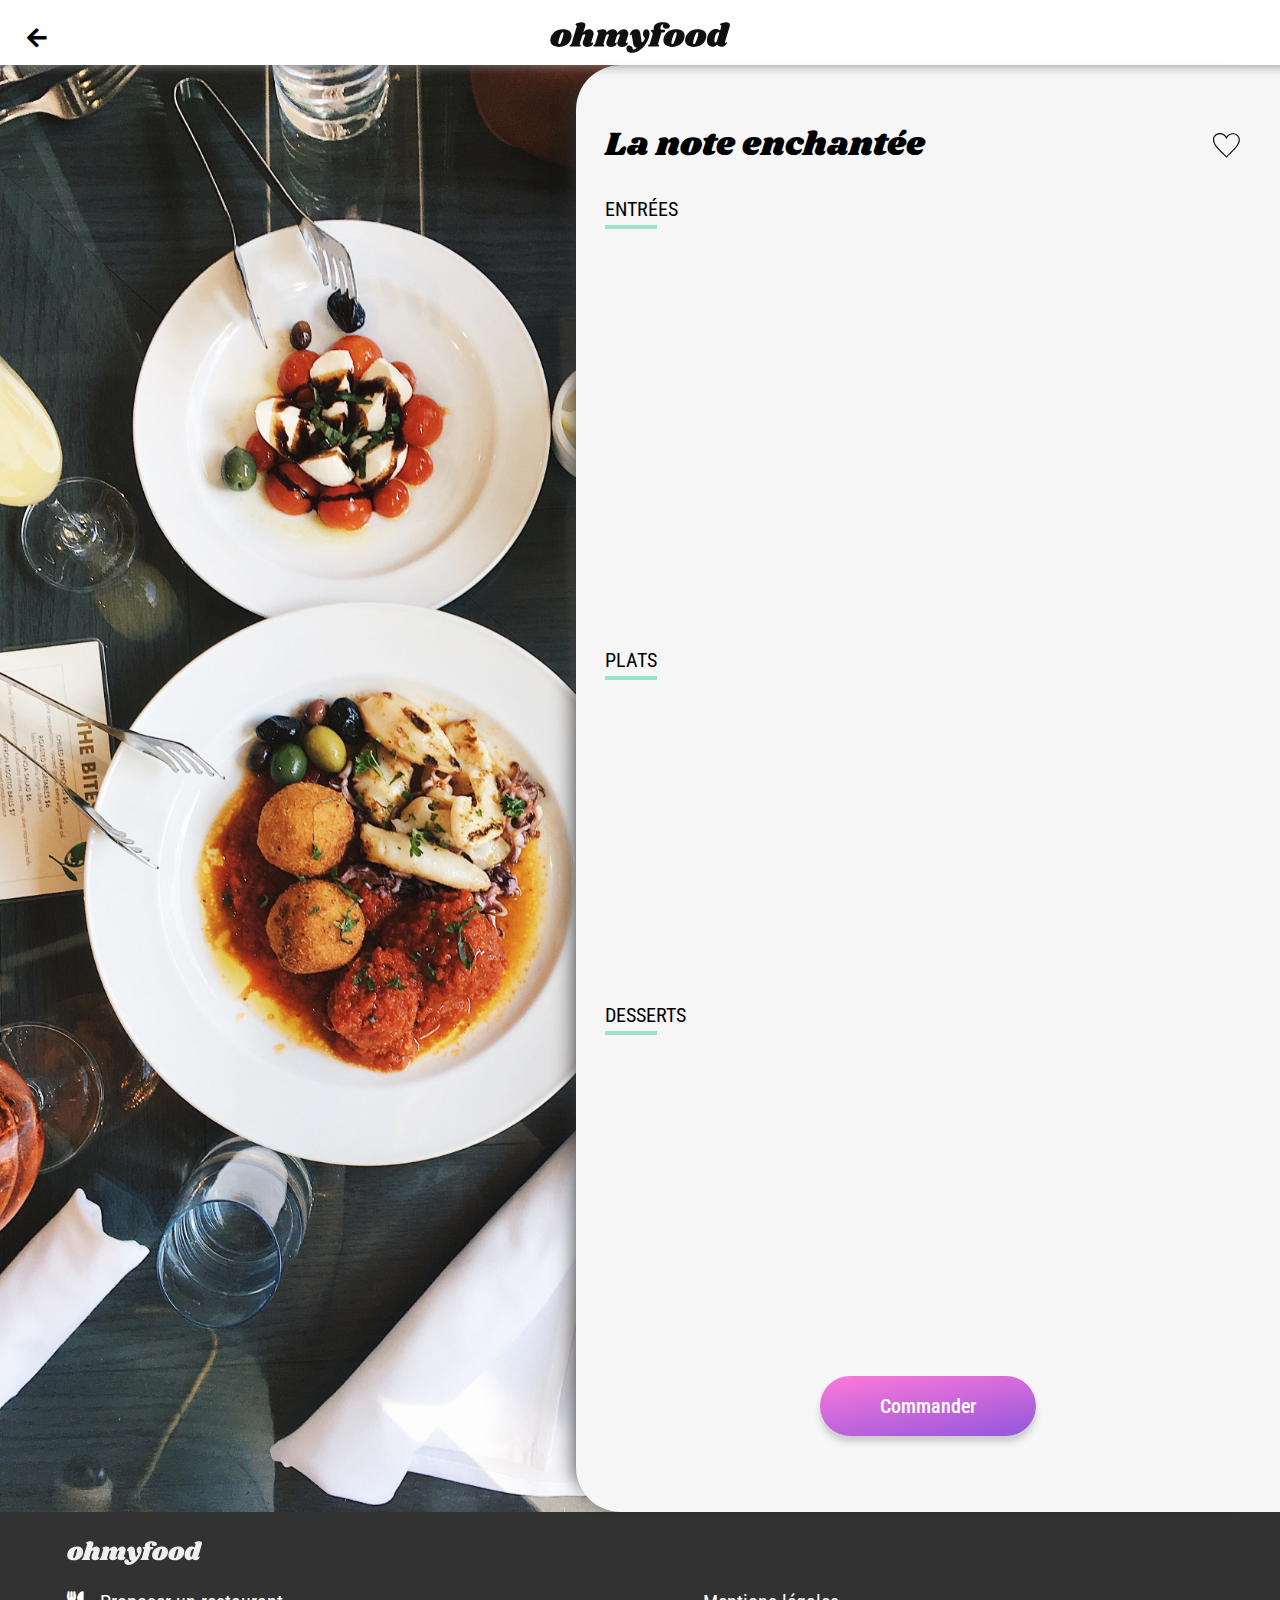
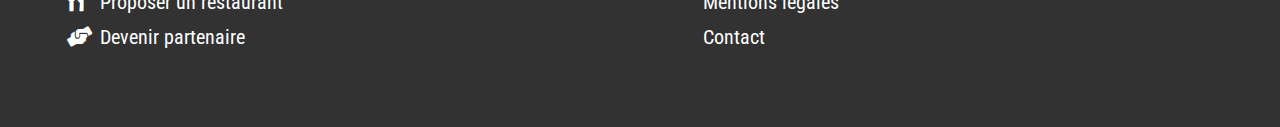
==== commit 31bb8030: "Correction: slower animation, cursor, footer link" ====
--- a/La_note_enchantée.html
+++ b/La_note_enchantée.html
@@ -177,11 +177,11 @@
         </div>
     </main>
     <footer>
-        <img src="images/logo/ohmyfood@2x.svg" alt="logo Ohmyfood">
+        <img src="images/logo/ohmyfood@2x.svg" alt="logo Ohmyfood" />
         <ul>
-            <li><b><i class="fas fa-utensils"></i> Proposer un restaurant</b></li>
-            <li><b><i class="fas fa-handshake"></i> Devenir partenaire</b></li>
-            <li>Mentions légales</li>
+            <li><a href="#"><i class="fas fa-utensils"></i> Proposer un restaurant</a></li>
+            <li><a href="#"><i class="fas fa-hands-helping"></i> Devenir partenaire</a></li>
+            <li><a href="#">Mentions légales</a></li>
             <li><a href="mailto:contact@ohmyfood.com">Contact</a></li>
         </ul>
     </footer>
--- a/style.css
+++ b/style.css
@@ -28,7 +28,7 @@
 }
 
 #preload #loader div {
-  background: linear-gradient(160deg, #9356DC, #FF79DA);
+  background: linear-gradient(160deg, #9356dc, #ff79da);
   width: 2em;
   height: 2em;
   margin: 0.5em;
@@ -191,7 +191,7 @@
   padding: 1em;
   margin: 2em auto 1em;
   border-radius: 2em;
-  background: linear-gradient(170deg, #FF79DA, #9356DC);
+  background: linear-gradient(170deg, #ff79da, #9356dc);
   -webkit-box-shadow: 0 0.3em 0.3em 0em #cccccc;
           box-shadow: 0 0.3em 0.3em 0em #cccccc;
   -webkit-transition: 0.3s ease;
@@ -218,6 +218,7 @@
 }
 
 .fonctionnement_div {
+  cursor: pointer;
   display: -webkit-box;
   display: -ms-flexbox;
   display: flex;
@@ -243,7 +244,7 @@
   width: 1.5em;
   height: 1.5em;
   border-radius: 1em;
-  background-color: #9356DC;
+  background-color: #9356dc;
   display: -webkit-box;
   display: -ms-flexbox;
   display: flex;
@@ -277,7 +278,7 @@
 }
 
 .fonctionnement_div:hover i {
-  color: #9356DC;
+  color: #9356dc;
 }
 
 .restaurants {
@@ -313,7 +314,7 @@
 
 .restaurants_card_new {
   position: absolute;
-  background-color: #99E2D0;
+  background-color: #99e2d0;
   color: #149373;
   font-size: 0.7em;
   font-weight: 500;
@@ -386,11 +387,11 @@
 }
 
 .heart linearGradient .purple {
-  stop-color: #9356DC;
+  stop-color: #9356dc;
 }
 
 .heart linearGradient .pink {
-  stop-color: #FF79DA;
+  stop-color: #ff79da;
 }
 
 .heart:hover .empty {
@@ -462,7 +463,7 @@
 
 .menu h1 {
   margin: 0;
-  font-family: "Shrikhand",sans-serif;
+  font-family: "Shrikhand", sans-serif;
   font-size: 1.5em;
   font-weight: normal;
 }
@@ -495,7 +496,7 @@
 
 .menu_part hr {
   border: none;
-  border-top: 0.2em solid #99E2D0;
+  border-top: 0.2em solid #99e2d0;
   margin: 0.2em 0 0.5em 0;
   width: 2.3em;
 }
@@ -515,28 +516,28 @@
   transition: 0.3s linear;
   overflow: hidden;
   opacity: 0;
-  -webkit-animation: fadeIn 1s forwards;
-          animation: fadeIn 1s forwards;
+  -webkit-animation: fadeIn 1.25s forwards linear;
+          animation: fadeIn 1.25s forwards linear;
 }
 
 .menu_div:nth-child(3) {
-  -webkit-animation-delay: 0.25s;
-          animation-delay: 0.25s;
+  -webkit-animation-delay: 0s;
+          animation-delay: 0s;
 }
 
 .menu_div:nth-child(4) {
-  -webkit-animation-delay: 0.5s;
-          animation-delay: 0.5s;
-}
-
-.menu_div:nth-child(5) {
   -webkit-animation-delay: 0.75s;
           animation-delay: 0.75s;
 }
 
+.menu_div:nth-child(5) {
+  -webkit-animation-delay: 1.5s;
+          animation-delay: 1.5s;
+}
+
 .menu_div:nth-child(6) {
-  -webkit-animation-delay: 1s;
-          animation-delay: 1s;
+  -webkit-animation-delay: 2.25s;
+          animation-delay: 2.25s;
 }
 
 .menu_div:hover {
@@ -547,9 +548,9 @@
 }
 
 .menu_div:hover .menu_div_text {
-  -webkit-transition: 0.3s linear 0.1s;
-  transition: 0.3s linear 0.1s;
-  min-width: 120px;
+  -webkit-transition: 1.5s linear;
+  transition: 1.5s linear;
+  min-width: 45%;
 }
 
 .menu_div:hover .menu_div_price {
@@ -561,8 +562,8 @@
 .menu_div:hover i {
   -webkit-transform: rotate(360deg);
           transform: rotate(360deg);
-  -webkit-transition: 0.4s linear;
-  transition: 0.4s linear;
+  -webkit-transition: 0.6s linear;
+  transition: 0.6s linear;
 }
 
 .menu_div_text {
@@ -581,8 +582,8 @@
   white-space: nowrap;
   min-width: 80%;
   width: 100%;
-  -webkit-transition: 0.5s linear;
-  transition: 0.5s linear;
+  -webkit-transition: 0.7s linear;
+  transition: 0.7s linear;
 }
 
 .menu_div_text h3 {
@@ -616,7 +617,7 @@
 }
 
 .menu_div_select {
-  background-color: #99E2D0;
+  background-color: #99e2d0;
   display: -webkit-box;
   display: -ms-flexbox;
   display: flex;
@@ -644,8 +645,8 @@
 @-webkit-keyframes fadeIn {
   from {
     opacity: 0;
-    -webkit-transform: translateY(0.5em);
-            transform: translateY(0.5em);
+    -webkit-transform: translateY(1em);
+            transform: translateY(1em);
   }
   to {
     opacity: 1;
@@ -657,8 +658,8 @@
 @keyframes fadeIn {
   from {
     opacity: 0;
-    -webkit-transform: translateY(0.5em);
-            transform: translateY(0.5em);
+    -webkit-transform: translateY(1em);
+            transform: translateY(1em);
   }
   to {
     opacity: 1;
@@ -777,6 +778,9 @@
     -webkit-box-shadow: -1em 0em 1em -1em #333333;
             box-shadow: -1em 0em 1em -1em #333333;
   }
+  .menu_div:hover .menu_div_text {
+    min-width: 55%;
+  }
 }
 
 @media only screen and (min-width: 1500px) {
